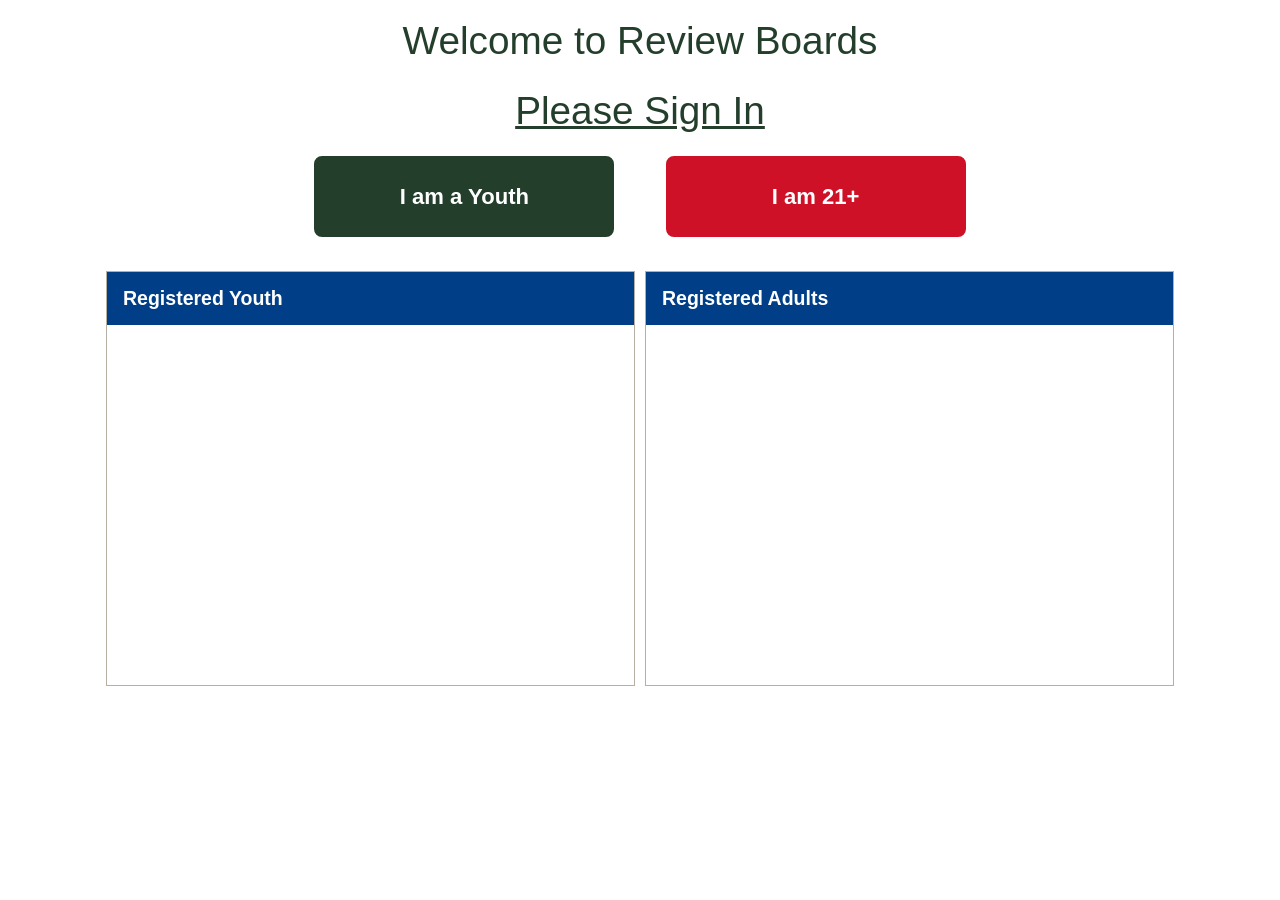
==== src/main/resources/shkc/core/WEBROOT/index.html @ 7ecfb8b6 "Fit the UI to real screens, widen UnitName, repair the parity gate UI - Sign-in is one responsive pa" ====
<!DOCTYPE html>
<html>
   <head>
      <title>Review Board Sign-In</title>
      <meta charset="UTF-8">
      <!-- Without this a phone or tablet lays the page out at a notional
           980px and then scales the result down, so nothing below responds to
           the real screen no matter what the CSS says. -->
      <meta name="viewport" content="width=device-width, initial-scale=1.0">
      <link rel="stylesheet" type="text/css" href="scheduler.css"/>
      <script src="/eb-data.js"></script>
      <!-- Relative, like scheduler.css above. "/eb-ui.css" resolves to
           C:/eb-ui.css when this file is opened from disk, so the theme
           silently would not load.

           This page used to carry its own <style> block restating the sign-in
           button and panel rules at fixed pixel widths, which is what made it
           read as a second, desktop-only design sitting on top of the shared
           one. There is now a single definition, in eb-ui.css, and it is
           sized by the viewport. -->
      <link rel="stylesheet" type="text/css" href="eb-ui.css"/>
   </head>
   <body class="eb-public">

      <h1>Welcome to Review Boards</h1>
      <h1><u>Please Sign In</u></h1>

      <div class="signin-buttons">
         <!-- Text labels rather than the ScoutButton/LeaderButton bitmaps: they
              scale with the button, stay legible if an image fails to load, and
              can be read by a screen reader. The PNGs remain in the jar (the
              parity gate byte-compares them) but are no longer referenced.

              The name attributes say Youth and Adult to match the labels. They
              were Scout and Leader, and "Leader" in particular was doing double
              duty -- scout_register.html has an unrelated Leader field for the
              candidate's unit leader, so a stylesheet reaching for
              input[name="Leader"] had to be scoped carefully to avoid it. The
              routes below are server endpoints and keep their own names. -->
         <input type="button" name="Youth" value="I am a Youth"
                onclick="window.location.href = '/scout_register';">
         <input type="button" name="Adult" value="I am 21+"
                onclick="window.location.href = '/adult_register';">
      </div>

      <div class="reg-panels">
         <div class="reg-panel">
            <div class="reg-panel-title">Registered Youth</div>
            <div class="reg-panel-body" id="scoutPanel"><table><tbody id="scoutRows"></tbody></table></div>
         </div>
         <div class="reg-panel">
            <div class="reg-panel-title">Registered Adults</div>
            <div class="reg-panel-body" id="adultPanel"><table><tbody id="adultRows"></tbody></table></div>
         </div>
      </div>

      <script>
         var SCOUT_PANEL_COLS = ["RegTimeHM", "Last", "First", "UnitType", "Unit"];
         var ADULT_PANEL_COLS = ["Last", "First", "UnitType", "Unit"];

         // Poll interval comes from RefreshTimeSecs in config.properties, the
         // same setting the scheduler and admin pages use, so the Settings page
         // controls every auto-refreshing screen.
         var autoRefreshSeconds = 30;
         var loadInFlight = false;

         function fillPanel(bodyId, panelId, rows, cols, centerCols, forceBottom) {
            var tbody = document.getElementById(bodyId);
            var panel = document.getElementById(panelId);
            // A refresh repaints the list, so it has to be cleared first —
            // appending would duplicate every row already on screen.
            var wasAtBottom = panel.scrollTop + panel.clientHeight >= panel.scrollHeight - 4;
            tbody.textContent = "";
            rows.forEach(function (rec) {
               var tr = document.createElement("tr");
               cols.forEach(function (col) {
                  var td = document.createElement("td");
                  if (centerCols.indexOf(col) >= 0) {
                     td.className = "c";
                  }
                  td.textContent = rec[col] || "";
                  tr.appendChild(td);
               });
               tbody.appendChild(tr);
            });
            // Match the old behavior: scroll so the most recent row is visible.
            // On a poll, only do that if the list was already at the bottom, so
            // the view isn't yanked away from someone scrolled up reading it.
            if (forceBottom || wasAtBottom) {
               panel.scrollTop = panel.scrollHeight;
            }
         }

         function loadPanels(forceBottom) {
            if (loadInFlight) {
               return;
            }
            loadInFlight = true;
            Promise.all([
               ebFetchRows("/scout-cells", SCOUT_PANEL_COLS).then(function (rows) {
                  fillPanel("scoutRows", "scoutPanel", rows, SCOUT_PANEL_COLS, ["RegTimeHM"], forceBottom);
               }),
               ebFetchRows("/adult-cells", ADULT_PANEL_COLS).then(function (rows) {
                  fillPanel("adultRows", "adultPanel", rows, ADULT_PANEL_COLS, [], forceBottom);
               })
            ]).catch(function () {
               // This screen faces the Scouts signing in; a failed poll must
               // never put an error dialog in front of them. Next tick retries.
            }).then(function () {
               loadInFlight = false;
            });
         }

         loadPanels(true);

         function pollPanels() {
            if (!document.hidden) {
               loadPanels(false);
            }
            setTimeout(pollPanels, Math.max(1, autoRefreshSeconds) * 1000);
         }

         fetch("/config-autofill?Name=DEFAULT&fmt=json")
            .then(function (response) { return response.text(); })
            .then(function (text) {
               var match = /RefreshTimeSecs"?\s*:\s*"?(\d+)/.exec(text);
               var seconds = match ? parseInt(match[1], 10) : 0;
               if (seconds > 0) {
                  autoRefreshSeconds = seconds;
               }
            })
            .catch(function () { /* unreachable config: keep the default */ })
            .then(function () {
               setTimeout(pollPanels, Math.max(1, autoRefreshSeconds) * 1000);
            });

         document.addEventListener("visibilitychange", function () {
            if (!document.hidden) {
               loadPanels(false);
            }
         });
      </script>
   </body>

</html>
---- src/main/resources/shkc/core/WEBROOT/scheduler.css ----
pre, code {
   font-family: "DejaVu Sans Mono", Menlo, Consolas, monospace;
   font-size:12px;
}

hr {
   border: 0 solid #ccc;
   border-top-width: 1px;
   clear: both;
   height: 0;
}
/* `Headings
----------------------------------------------------------------------------------------------------*/

h1, h2, h3, h4, h5, h6
{
   padding-top: 5px;
   padding-bottom: 5px;
   margin-top: 5px;
   margin-bottom: 5px;
   color: #555;
   font-weight: normal;
   text-align: center;
   font: Verdana, Geneva, sans-serif
}

h1 {
   font-size: 36px;
}
h2 {
   font-size: 24px;

}
h3 {
   font-size: 18px;
}

h4 {
   font-size: 16px;
}
h5 {
   font-size: 15px;
}
h6 {
   font-size: 14px;
}
/* `Spacing
----------------------------------------------------------------------------------------------------*/

ol {
   list-style: decimal;
}
ul {
   list-style: disc;
}
li {
   margin-left: 30px;
}
p, dl, hr, ol, ul, pre, table, address, fieldset, figure {
   margin-bottom: 10px;
}
body, .body-text, .body-bold {
   font: 13px/1.5 "Helvetica Neue", Arial, "Liberation Sans", FreeSans, sans-serif;
   background: #fff;
   color: #444;
   font: Verdana, Geneva, sans-serif;
   height: auto;
   padding-bottom: 20px;
}

a:link {
   color: #630;
   text-decoration: underline;
}
a:hover {
   color: #ffcc00;
   text-decoration: underline;
}
a:visited {
   color: #310;
   text-decoration: underline;
}
a:active {
   color: #310;
   text-decoration: underline;
}
p {
   overflow: hidden;
   padding: 10px 0;
   text-align: left;
   font-size: 15px;
   color: #555;
   font: Verdana, Geneva, sans-serif;
}
.page-header{
   text-align: center; 
   font-family: sans-serif; 
   font-style: italic;
   font-size: 20pt;
   color: #005;
}

.page-subheader{
   text-align: center; 
   font-family: sans-serif; 
   font-style: bold;
   font-size: 30pt;
   color: #000099;
}
.body-text, .body-bold {
   font-size: 10pt;
}
.body-bold {
   font-weight: bold;
}

.body-box {
   background: "images/box_body_repeat.gif";
   background-repeat: repeat-y;
   font-size: 10pt;
   font-weight: normal;
   padding-left: 7px;
   padding-right: 7px;
   padding-top: 7px;
   padding-bottom: 7px;
}


.table-title {
   color: #555;
   width: 630;
   height: 39;
   font-size: 11pt;
   background: no-repeat;
   padding-left: 20px;
   background-image:url(../images/section_header_bar_orange.gif);
   font-weight: bold
}

.table-body {
   color: #555;
   font-size: 10pt;
   padding-left: 30px;
   padding-right: 20px;
   padding-top: 7px;
   padding-bottom: 0px;
   margin-top: 7px;
   margin-bottom: 0px;
   font-weight: normal
}

.table-link {
   font-size: 10pt;
   padding-left: 30px;
   padding-right: 20px;
   padding-top: 0px;
   padding-bottom: 20px;
   margin-top: 0px;
   margin-bottom: 20px;
   font-weight: bold
}

.table-list, .table-list-2 {
   font-size: 10pt;
   padding-top: 20px;
   padding-bottom: 0px;
   margin-top: 0px;
   margin-bottom: 0px;
   font-weight: normal;
   text-indent: 4px;
}

.table-list-2 {
   padding-left: 4px;
   margin-left: 0px;
   padding-top: 5px;
   padding-bottom: 0px;
   margin-top: 0px;
   /*list-style-image:url(../images/right_arrow.gif);*/
   list-style-type: circle;
   text-indent: 4px;

}

.simple-list {
   padding-left: 4px;
   margin-left: 0px;
   padding-top: 5px;
   padding-bottom: 0px;
   margin-top: 0px;
   /*list-style-image:url(../images/right_arrow.gif);*/
   /*list-style-type: circle;*/
   text-indent: 4px;

}

option, .small-input-text, .label-text, .testsm {
   font-size: 10pt;
   font-weight: normal;
   color:#555;
   font: Verdana, Geneva, sans-serif;
   height: auto
}

.ui-accordion-header {
   color:#555;
   font-size: 10pt;
   /*background: #aaa;*/

}


.ui-accordion-header-active {
   background: #ffcc00;
   color:#555;
   font-size: 10pt;
   font-weight: bold;

}

.ui-accordion-content {
   padding: 1em 2.2em;
   border-top: 0;
   overflow: auto;
   background: #ffeeaa;
}
---- src/main/resources/shkc/core/WEBROOT/eb-ui.css ----
/* ========================================================================
 * eb-ui.css -- Scouts BSA theme.
 *
 * Loaded LAST on every page, after tabulator.min.css, scheduler.css and each
 * page's inline <style>, so it wins on cascade order. It is a separate file
 * rather than edits to scheduler.css because that file is byte-compared
 * against the inherited jar by scripts/verify-parity.sh and cannot change.
 *
 * PALETTE -- BSA Brand Guidelines (July 2019) p.54, Scouts BSA sub-brand:
 * "projects specific to Scouts BSA should use a similarly neutral palette
 * composed mainly of tan, gray, and olive hues ... Scouting Red should be
 * used as an accent or action color." Scouting Blue is deliberately absent;
 * it belongs to the corporate and Cub Scouting palettes, not this one.
 *
 * TYPE -- p.46 digital typefaces. Trebuchet MS (primary, for type >=16px)
 * and Arial (tertiary, for dense data). Both ship with Windows, so nothing
 * is vendored or fetched; the app runs on a venue LAN with no internet.
 *
 * CONTRAST -- every pairing below was measured against WCAG 2.2 SC 1.4.3
 * (4.5:1 body, 3:1 large/UI). The measured ratio is in the comment. Three
 * brand colours CANNOT carry text on white and are background-only:
 * Pale Gray 3.61, Dark Tan 2.66, Pale Blue 2.15.
 *
 * THE ONE HARD RULE: Scouting Red and Scouts BSA Olive must never touch.
 * They measure 2.07:1 against each other -- both are strong on white, but
 * their luminances are nearly identical. Red goes on white or tan only.
 * ===================================================================== */

:root {
   /* Scouts BSA palette, verbatim from p.54 + corporate neutrals from p.51-52 */
   --eb-olive:      #243E2C;   /* Scouts BSA Olive   -- luminance 0.04 */
   --eb-tan:        #D6CEBD;   /* Scouting Tan */
   --eb-light-tan:  #E9E9E4;   /* Scouting Light Tan */
   --eb-red:        #CE1126;   /* Scouting Red -- action only, never tinted (p.52) */
   --eb-warm-gray:  #515354;   /* Scouting Warm Gray */
   --eb-dark-gray:  #232528;   /* Scouting Dark Gray */
   --eb-line:       #b6b0a4;
   /* Scouting Blue is a corporate primary, not part of the Scouts BSA trio --
      but p.51 explicitly allows it: "These five colors may be used by any of
      the sub-brands, especially the red and blue colors, whose use throughout
      will serve to unify disparate brands."
      ADJACENCY: blue, olive and red are all dark and sit within a whisker of
      each other in luminance -- blue/olive measures 1.14:1 and blue/red
      1.81:1, both below the 2.07:1 that already bars red from touching olive.
      Treat all three as mutually non-adjacent: each one goes on white, tan or
      light tan, never directly against another. */
   --eb-blue:       #003F87;   /* Scouting Blue */

   /* WCAG 2.5.8 (AA) pointer target minimum. */
   --eb-target: 24px;
   /* WCAG 2.5.5 (AAA); Apple HIG 44pt and Material 48dp agree. */
   --eb-target-touch: 44px;
}

/* ---------------------------------------------------------------- shared */

body {
   color: var(--eb-dark-gray);          /* 15.37:1 on white */
   background: #ffffff;
}

h1, h2, h3 { color: var(--eb-olive); }  /* 11.66:1 on white */
a { color: var(--eb-olive); }

/* ============================ OPERATOR MODE ============================
 * scheduler, admin, configure. The operator scans many rows under time
 * pressure, so density is the goal -- bounded by the 24px target minimum,
 * which is what actually sets the floor on row height.
 * ==================================================================== */

body.eb-operator {
   font-family: Arial, Helvetica, sans-serif;   /* tertiary face: dense data */
}
body.eb-operator h1,
body.eb-operator .eb-panel-title,
body.eb-operator .eb-toolbar button,
body.eb-operator .eb-tabbar button {
   font-family: "Trebuchet MS", Tahoma, sans-serif;   /* primary face */
}

/* Panel headings: Scouting Blue band, white on it = 10.19:1.
   White rather than the Light Tan used on olive -- it measures higher (10.19
   against 8.37) and white-on-blue is the pairing the guide itself shows for
   the corporate blue. See the adjacency note beside --eb-blue: a blue band
   must not butt against an olive or red surface. Here it does not; below it
   is the Light Tan toolbar (8.37:1) or the white grid (10.19:1). */
body.eb-operator .eb-panel-title {
   background: var(--eb-blue);
   color: #ffffff;
   border-bottom: none;
   font-size: 14px;
   padding: 6px 10px;
}

body.eb-operator .eb-panel { border-color: var(--eb-line); }
body.eb-operator .eb-toolbar { background: var(--eb-light-tan); }
body.eb-operator .eb-panel .eb-toolbar { border-bottom-color: var(--eb-line); }

/* Primary action: white on olive = 11.66:1. 28px clears the 24px AA floor
   without paying the 44px AAA cost on a screen showing four panels. */
body.eb-operator .eb-toolbar button,
body.eb-operator .eb-toolbar a.eb-btn {
   /* The CSV control is an <a>, everything beside it is a <button>. Left alone
      they render as different shapes: an anchor defaults to content-box, so
      min-height sets its CONTENT height and the padding and border stack on
      top (38px tall against the buttons' 28px), and it inherits the page font
      instead of the toolbar's. Normalising both element types here keeps them
      identical rather than patching the anchor afterwards. */
   box-sizing: border-box;
   display: inline-flex;
   align-items: center;
   justify-content: center;
   line-height: 1;
   font-family: "Trebuchet MS", Tahoma, sans-serif;

   min-height: 28px;
   min-width: var(--eb-target);
   padding: 4px 14px;
   font-size: 13px;
   font-weight: 700;
   color: #ffffff;
   background: var(--eb-olive);
   border: 1px solid var(--eb-olive);
   border-radius: 3px;
}
/* Secondary: olive on white = 11.66:1 */
body.eb-operator .eb-toolbar a.eb-btn {
   color: var(--eb-olive);
   background: #ffffff;
}
/* Warm Gray on white = 7.73:1. The stock opacity:0.45 measured 3.72:1 and
   fails 1.4.3 outright, reading as unreadable rather than unavailable. */
body.eb-operator .eb-toolbar button:disabled {
   opacity: 1;
   color: var(--eb-warm-gray);
   background: #ffffff;
   border-color: var(--eb-line);
}

/* ---- semantic button colours -------------------------------------------
 * The colour states what the button DOES, so an operator can find the right
 * one without reading every label:
 *
 *   olive (default)  the action proceeds, nothing is lost
 *                    Refresh, Seat, Complete, + Room, Change Room
 *   white            navigate or view, no data changes
 *                    Settings, Admin, Login, Help, View, CSV
 *   red              destructive or reversing
 *                    - Room, Reset, Postpone, Clear, Delete
 *
 * Three intents, not four -- the same split Carbon, Material and USWDS all
 * settle on (primary / secondary / danger). Blue was briefly a fourth,
 * "neutral change", holding one button; it was retired when blue became the
 * heading-band colour, because one hue meaning both a surface and an action
 * is what breaks "the colour tells you what the button does".
 *
 * Every pairing measured: olive-on-white 11.66:1, white-on-olive 11.66:1,
 * white-on-red 5.63:1 -- all past WCAG 1.4.3 (AA).
 * --------------------------------------------------------------------- */

/* White: navigation and view toggles. Olive text and border, 11.66:1.
   #room-filter-clear is here, not with the red Clear in the Adult panel: the
   two share a label but not a meaning. That one unchecks people; this one only
   empties a search box. Colouring it red would promise a consequence it does
   not have. */
body.eb-operator .eb-toolbar button[data-action="Settings"],
body.eb-operator .eb-toolbar button[data-action="Admin"],
body.eb-operator .eb-toolbar button[data-action="Login"],
body.eb-operator .eb-toolbar button[data-action="Help"],
body.eb-operator .eb-toolbar button[data-action="Filter"],
body.eb-operator .eb-toolbar button#room-filter-clear {
   color: var(--eb-olive);
   background: #ffffff;
   border-color: var(--eb-olive);
}

/* Red: anything that removes, reverses or cancels. White on red = 5.63:1.
   Red never sits on olive -- that pairing is 2.07:1 -- so these are only ever
   on the light toolbar. */
body.eb-operator .eb-toolbar button[data-action="RemoveRoom"],
body.eb-operator .eb-toolbar button[data-action="Reset"],
body.eb-operator .eb-toolbar button[data-action="Postpone"],
body.eb-operator .eb-toolbar button[data-action="Clear"],
body.eb-operator .eb-toolbar button[id$="-delete"],
body.eb-operator .eb-toolbar button#rooms-remove {
   color: #ffffff;
   background: var(--eb-red);
   border-color: var(--eb-red);
}

/* Green/olive: the action proceeds and nothing is lost. Already the default,
   stated so the intent is explicit next to its opposite.

   Change Room is here rather than in a colour of its own. It used to be blue,
   which stopped working once blue became the heading-band colour, and no other
   colour in the palette survives the check: Cub Scouting Gold belongs to Cub
   Scouting (p.55, not this programme), Scouting Dark Blue is a derived shade
   of the band blue and reads as the same signal, Scouting Tan measures 1.28:1
   against the Light Tan toolbar and disappears into it, Scouting Pale Gray is
   3.61:1 with white text and fails 1.4.3 outright, and Warm Gray is this
   app's own disabled colour -- the same 7.73:1 pair inverted, which would put
   "unavailable" and "available" in one hue.

   In place the row reads correctly: + Room and Change Room both leave the
   schedule intact, - Room is the one that takes something away. */
body.eb-operator .eb-toolbar button[data-action="AddRoom"],
body.eb-operator .eb-toolbar button[data-action="ChangeRoom"],
body.eb-operator .eb-toolbar button#rooms-add {
   color: #ffffff;
   background: var(--eb-olive);
   border-color: var(--eb-olive);
}

/* Disabled still wins over every colour above, so an unavailable action never
   reads as an available one. Warm Gray on white = 7.73:1. */
body.eb-operator .eb-toolbar button:disabled {
   color: var(--eb-warm-gray) !important;
   background: #ffffff !important;
   border-color: var(--eb-line) !important;
}

/* Admin tab bar */
body.eb-operator .eb-tabbar { border-bottom-color: var(--eb-olive); }
body.eb-operator .eb-tabbar button {
   background: var(--eb-light-tan);
   border-color: var(--eb-line);
   color: var(--eb-dark-gray);
   font-weight: 600;
   min-height: 32px;
}
body.eb-operator .eb-tabbar button.active {
   background: var(--eb-olive);
   color: var(--eb-light-tan);       /* 9.58:1 */
   border-color: var(--eb-olive);
   font-weight: 700;
}

/* ---- grids ---- */
body.eb-operator .tabulator {
   font-size: 14px;
   color: var(--eb-dark-gray);
   font-family: Arial, Helvetica, sans-serif;
}
/* Column headers: Scouting Tan, Dark Gray on it = 9.82:1 */
body.eb-operator .tabulator .tabulator-header,
body.eb-operator .tabulator .tabulator-header .tabulator-col {
   background: var(--eb-tan);
   color: var(--eb-dark-gray);
   font-weight: 700;
   border-bottom: 1px solid var(--eb-line);
}
body.eb-operator .tabulator .tabulator-header .tabulator-col .tabulator-col-content {
   padding: 3px 6px;
}
/* Stock Tabulator reserves 25px on the right of every sortable column title
   for the sort arrow. The arrow is a 12px triangle sitting at right:4px, so
   it needs 16px and the other 9px was simply lost -- and in a 40-70px column
   that is most of the room the heading had. It was the cause of nearly every
   truncated heading on this page ("RM#" showing as "R...", "Board" as "B...",
   "Result" as "Res..."), not the column widths: reclaiming those 9px fixed
   six of the seven measured cases on its own. 16px still clears the arrow. */
body.eb-operator .tabulator .tabulator-header .tabulator-col.tabulator-sortable .tabulator-col-title {
   padding-right: 16px;
}
body.eb-operator .tabulator .tabulator-header .tabulator-header-filter input {
   padding: 2px 4px;
   font-size: 13px;
   color: var(--eb-dark-gray);
   border: 1px solid var(--eb-line);
}
body.eb-operator .tabulator .tabulator-row {
   background: #ffffff;
   border-bottom: 1px solid #e6e2da;
}
/* Zebra: Light Tan is a 1.22:1 tint against white -- inside NN/g's "even a
   5-10% grey tint is enough" -- while Dark Gray on it still reads 12.61:1. */
body.eb-operator .tabulator .tabulator-row.tabulator-row-even {
   background: var(--eb-light-tan);
}
body.eb-operator .tabulator .tabulator-row .tabulator-cell {
   padding: 4px 8px;
   color: var(--eb-dark-gray);
}
/* Selection: Scouting Tan, warmer and darker than the stripe so it reads as
   a state rather than a stripe. Dark Gray on it = 9.82:1. */
body.eb-operator .tabulator .tabulator-row.tabulator-selected,
body.eb-operator .tabulator .tabulator-row.tabulator-row-even.tabulator-selected {
   background: var(--eb-tan);
   color: var(--eb-dark-gray);
   box-shadow: inset 3px 0 0 var(--eb-olive);
}
/* Stock is 13x13, which fails WCAG 2.5.8. This was then set to the full 24px
   minimum, which conforms but reads as oversized beside 14px text -- the box
   was wider than the two-character values in its neighbouring columns.
   18px uses 2.5.8's OTHER route to conformance, the spacing exception:
   an undersized target passes if a 24px-diameter circle centred on it does
   not intersect the circle of any other target. Measured AFTER this change
   (the smaller box also shortens the row, from 39px to 33px): the checkboxes
   sit 33px apart centre to centre and no other control shares the row, so the
   circles clear each other by 9px. That 9px is the whole margin -- do not
   shrink the row further without re-measuring, because at 24px spacing the
   exception stops applying and the box would have to go back to 24px. */
body.eb-operator .tabulator input[type=checkbox] {
   width: 18px;
   height: 18px;
   cursor: pointer;
}

/* Room cards keep cornsilk from the original for recognisability, but gain a
   real border and an olive selected state. */
body.eb-operator .eb-room-card { border-color: var(--eb-line); color: var(--eb-dark-gray); }
body.eb-operator .eb-room-card.selected {
   background: var(--eb-tan);
   border-color: var(--eb-olive);
   box-shadow: inset 3px 0 0 var(--eb-olive);
}

/* Modals and toasts */
body.eb-operator .eb-modal-title {
   background: var(--eb-olive);
   color: var(--eb-light-tan);
   border-bottom: none;
}
body.eb-operator .eb-modal-buttons button {
   min-height: 32px;
   padding: 5px 20px;
   font-weight: 700;
   color: #ffffff;
   background: var(--eb-olive);
   border: 1px solid var(--eb-olive);
   border-radius: 3px;
}
body.eb-operator .eb-toast { color: var(--eb-dark-gray); }
/* White on Scouting Red = 5.63:1. Red is the action/alert colour (p.54). */
body.eb-operator .eb-toast-error { background: var(--eb-red); color: #ffffff; }

/* ========================= PUBLIC SIGN-IN PAGES ========================
 * index, scout_register, adult_register, help. Touched once per person, by
 * someone standing, in a hurry, often a Scout who has never seen it.
 * Density is worthless here; legibility and hit area are everything.
 *
 * ONE design, not a kiosk one and a desktop one. The same markup has to work
 * on the 1080p check-in display at the door, on the laptop the coordinator
 * carries, and on a phone a parent pulls out in the hallway -- so the layout
 * is driven by the viewport it lands in rather than by a second stylesheet
 * somebody would have to remember to keep in step.
 *
 * The floor is WCAG 2.2 SC 1.4.10 Reflow: no two-dimensional scrolling at
 * 320 CSS px wide (equivalently, 400% zoom on a 1280px screen). Data tables
 * are 1.4.10's own stated exception, so the registered-people lists scroll
 * inside their own panel; the page itself never scrolls sideways.
 *
 * Every clamp() below carries a rem term as well as a vw term. A middle
 * value made only of vw is pinned to the viewport and would ignore browser
 * zoom, breaking SC 1.4.4 Resize Text; the rem term is what keeps zoom
 * working.
 *
 * Breakpoints come from where THIS content breaks, measured, not from a
 * table of device widths -- and they are in em so a raised default font
 * size moves them too:
 *    ~48em  two list panels stop fitting side by side (each needs ~340px)
 *    ~34em  a paired form row stops fitting (2 x 200px + 20px gap + chrome)
 * ==================================================================== */

body.eb-public {
   font-family: "Trebuchet MS", Tahoma, sans-serif;   /* primary face, >=16px */
   font-size: 18px;
}

/* p.47 hierarchy: H1/H2 at 36-48px on a big screen, easing down to a size
   that still reads as a heading at 320px rather than wrapping to four lines. */
body.eb-public h1 {
   font-size: clamp(26px, 1.3rem + 1.4vw, 42px);
   color: var(--eb-olive);
   margin: 12px 0 6px;
   padding: 0 12px;
}
body.eb-public h2 {
   font-size: clamp(20px, 1rem + 0.7vw, 26px);
   color: var(--eb-warm-gray);
   font-weight: 400;
}

/* Sign-in buttons: 44px is the AAA floor; these are far past it so a hurried
   thumb cannot miss them. White on olive = 11.66:1, white on red = 5.63:1.
   240px of flex-basis is what holds "I am a Youth" -- the longer of the two
   labels -- on one line at the top of the font range; two of those plus the
   gap no longer fit under ~34em, and the pair stacks there instead of
   shrinking below the touch target. */
body.eb-public .signin-buttons {
   width: auto;
   max-width: 800px;
   margin: 0 auto;
   display: flex;
   flex-wrap: wrap;
   justify-content: center;
   gap: clamp(16px, 4vw, 60px);
   padding: 10px clamp(12px, 4vw, 50px) 24px;
   box-sizing: border-box;
}
body.eb-public .signin-buttons input[type=button] {
   flex: 1 1 240px;
   max-width: 300px;
   height: clamp(64px, 9vh, 92px);
   min-height: var(--eb-target-touch);
   cursor: pointer;
   font-family: "Trebuchet MS", Tahoma, sans-serif;
   font-size: clamp(18px, 0.9rem + 0.6vw, 26px);
   font-weight: 700;
   color: #ffffff;
   background-image: none !important;   /* text label instead of a bitmap */
   background-color: var(--eb-olive);
   border: 3px solid var(--eb-olive);
   border-radius: 8px;
}
body.eb-public .signin-buttons input[name="Adult"] {
   background-color: var(--eb-red);
   border-color: var(--eb-red);
}

/* Registered lists: Scouting Blue band, white on it = 10.19:1, matching the
   operator panel headings. Side by side while both fit, stacked when they
   don't. min-width:0 is the part that is easy to miss -- without it a flex
   item refuses to shrink below its content width, and a table of names would
   push the page wider than the screen. */
body.eb-public .reg-panels {
   width: auto;
   max-width: 1100px;
   margin: 10px auto 0 auto;
   display: flex;
   flex-wrap: wrap;
   gap: 10px;
   padding: 0 clamp(8px, 2vw, 16px);
   box-sizing: border-box;
}
/* 440px is measured, not chosen: the five scout columns at their natural
   widths, with a 17-character surname in the Last column, come to 445px.
   A smaller basis let the two panels sit side by side while each was too
   narrow for its own table, which put a scrollbar under a list that had
   plenty of room to simply stack instead. */
body.eb-public .reg-panel {
   flex: 1 1 440px;
   min-width: 0;
   margin: 0;
   border: 1px solid var(--eb-line);
   background: #ffffff;
}
body.eb-public .reg-panel-title {
   background: var(--eb-blue);
   color: #ffffff;
   border-bottom: none;
   font-family: "Trebuchet MS", Tahoma, sans-serif;
   font-size: clamp(18px, 0.9rem + 0.4vw, 22px);
   font-weight: bold;
   padding: 12px 16px;
}
/* Height follows the screen instead of sitting at a fixed 340px: that number
   left most of a 1080p display empty and overflowed a laptop in landscape.
   The clamp keeps at least three rows visible on a phone and stops the list
   from running away on a very tall display. */
body.eb-public .reg-panel-body {
   height: clamp(200px, 40vh, 520px);
   overflow: auto;
}
/* 19px in 56px rows. The brand guide puts body copy at 9-12px (p.47), which
   is written for marketing pages read at a desk; at 12px this list was set
   SMALLER than the operator's dense grid, which is backwards for who reads
   it. Colours and typefaces are unchanged -- only the size deviates, and the
   guide's own rule that the primary face is for type >=16px agrees. */
body.eb-public .reg-panel table {
   width: 100%;
   border-collapse: collapse;
   font-family: "Trebuchet MS", Tahoma, sans-serif;
   font-size: clamp(16px, 0.85rem + 0.25vw, 19px);
   color: var(--eb-dark-gray);
}
/* Padding alone sets the row height. A td is content-box, so specifying both
   height:56px and 16px padding stacks them into an 89px row. 17px vertical
   around a 19px line lands on ~56px, the target between Carbon "default" 48
   and "tall" 64. Names are not wrapped mid-word; if the columns outrun a
   narrow screen the panel scrolls, which is 1.4.10's table exception. */
body.eb-public .reg-panel td {
   padding: 17px 18px;
   border-bottom: 1px solid #e6e2da;
   text-align: left;
   white-space: nowrap;
   color: var(--eb-dark-gray);
}
body.eb-public .reg-panel td.c { text-align: center; }
/* Zebra: Scouting Light Tan, a 1.22:1 tint against white -- NN/g's "5-10% is
   enough" -- with Dark Gray on it still at 12.61:1. */
body.eb-public .reg-panel tr:nth-child(even) td { background: var(--eb-light-tan); }

/* ---- registration forms ------------------------------------------------
 * Layout follows two well-replicated findings. Baymard: multi-column forms
 * draw attention in several directions at once, so people skip required
 * fields -- side-by-side is reserved for fields that read as ONE item (a
 * name, a unit). Penzo's eye-tracking, replicated by Wroblewski: top-aligned
 * labels are completed markedly faster, because the label and its field land
 * in a single fixation rather than a horizontal scan.
 *
 * Type scale is monotonic, which is what was off before: the section legend
 * was 13px sitting above 18px fields, so the heading was smaller than the
 * content it introduced. Now 40 / 22 / 18 / 17 -- page title, section legend,
 * field text, label.
 * --------------------------------------------------------------------- */

/* Overrides scheduler.css, which is byte-frozen by the parity gate and sets
   this to italic #000099 -- not a BSA colour.

   There was a .page-header rule here too, styling a "REVIEW BOARD" eyebrow
   above the title. The eyebrow was dropped from both sign-in forms to buy
   back vertical space, and the rule went with it rather than sitting here
   matching nothing. configure.html still uses .page-header, but that is an
   operator page and takes its styling from scheduler.css. */
body.eb-public .page-subheader {
   display: block;
   font-family: "Trebuchet MS", Tahoma, sans-serif;
   font-style: normal;
   font-weight: bold;
   font-size: clamp(26px, 1.3rem + 1.2vw, 40px);
   color: var(--eb-olive);              /* 11.66:1 */
   margin-top: 2px;
}

body.eb-public .reg-head {
   text-align: center;
   padding-top: 20px;
}

/* A form line that runs the full width of a 1080p screen is harder to scan,
   not easier, so a single column stays capped. Below the cap it is simply the
   width of the screen less its side padding -- the old fixed 640px is what
   forced the fields to overflow on a narrow one. Wide screens get a second
   COLUMN OF SECTIONS instead of longer lines; see the grid rule further down. */
body.eb-public .reg-wrap {
   width: auto;
   max-width: 760px;
   margin: clamp(14px, 3vh, 26px) auto 0 auto;
   padding: 0 clamp(12px, 3vw, 20px);
   box-sizing: border-box;
   font-family: "Trebuchet MS", Tahoma, sans-serif;
}
body.eb-public .reg-wrap fieldset {
   border: 1px solid var(--eb-line);
   border-radius: 4px;
   padding: 18px clamp(12px, 3vw, 22px) 22px;
   margin: 0 0 20px 0;
   background: #ffffff;
   /* A fieldset's min-width is auto by default, so it inflates to its widest
      child and drags the page sideways on a narrow screen. */
   min-width: 0;
}
body.eb-public .reg-wrap legend {
   font-family: "Trebuchet MS", Tahoma, sans-serif;
   font-size: clamp(19px, 1rem + 0.3vw, 22px);
   font-weight: bold;
   color: var(--eb-olive);
   padding: 0 8px;
}

/* One field per row, label above input. */
body.eb-public .reg-field {
   display: flex;
   flex-direction: column;
   margin-bottom: 18px;
   min-width: 0;
}
body.eb-public .reg-field label {
   margin-bottom: 6px;
   font-size: 17px;
   font-weight: 600;
   color: var(--eb-dark-gray);
   text-align: left;
   width: auto;
}
body.eb-public .reg-field input,
body.eb-public .reg-field select {
   width: 100%;
   box-sizing: border-box;
}
/* The documented exception: fields that read as a single item. They stay
   side by side only while both can hold a real value -- 200px is about where
   a surname starts being clipped -- and drop to one per row below that
   rather than squeezing into boxes too small to read what was typed. */
body.eb-public .reg-pair {
   display: flex;
   flex-wrap: wrap;
   gap: 20px;
}
body.eb-public .reg-pair > .reg-field { flex: 1 1 200px; }
/* Width as an affordance -- a unit number is short, so its box says so. */
body.eb-public .reg-pair > .reg-field.reg-narrow { flex: 0 1 150px; }
body.eb-public .reg-pair > .reg-field.reg-grow   { flex: 3 1 200px; }

body.eb-public .reg-buttons {
   display: flex;
   flex-wrap: wrap;
   justify-content: center;
   gap: clamp(14px, 3vw, 28px);
   padding: 6px 0 10px 0;
}
body.eb-public .reg-buttons button { flex: 0 1 200px; }
/* Register is the primary action. Cancel only navigates away -- it destroys
   nothing -- so it is white, not the red used for destructive actions. */
body.eb-public .reg-buttons button#cancelBtn {
   color: var(--eb-olive);
   background: #ffffff;
   border-color: var(--eb-olive);
}
body.eb-public #statusMsg {
   text-align: center;
   font-size: 18px;
   min-height: 26px;
   padding: 4px;
}
body.eb-public #statusMsg.ok  { color: #1d6b2b; font-weight: bold; }   /* 5.685:1 */
body.eb-public #statusMsg.err { color: var(--eb-red); font-weight: bold; }  /* 5.63:1 */

/* Registration forms: every field a 44px touch target. 16px is the floor on
   the inputs specifically -- iOS Safari zooms the whole page in on focus for
   anything smaller, which throws the layout off mid-form. */
body.eb-public input[type=text],
body.eb-public input[type=email],
body.eb-public input[type=tel],
body.eb-public input[type=date],
body.eb-public select {
   min-height: var(--eb-target-touch);
   font-family: "Trebuchet MS", Tahoma, sans-serif;
   font-size: 18px;
   padding: 6px 10px;
   color: var(--eb-dark-gray);
   border: 1px solid var(--eb-line);
   border-radius: 4px;
   max-width: 100%;
}
/* Disabled field: the Unit # box when the adult serves from a district,
   council or community role rather than a numbered unit. WCAG exempts
   disabled controls from the 1.4.3 contrast minimum, but it still has to look
   unmistakably inactive rather than merely empty -- filled with Light Tan and
   greyed, and the label greys with it so the pair reads as one switched-off
   thing instead of a live label over a dead box. */
body.eb-public input:disabled,
body.eb-public select:disabled {
   background: var(--eb-light-tan);
   color: var(--eb-warm-gray);
   border-color: var(--eb-line);
   cursor: not-allowed;
}
body.eb-public .reg-field.is-disabled label { color: var(--eb-warm-gray); }

body.eb-public button,
body.eb-public input[type=submit] {
   min-height: var(--eb-target-touch);
   font-family: "Trebuchet MS", Tahoma, sans-serif;
   font-size: 20px;
   font-weight: 700;
   padding: 8px 28px;
   color: #ffffff;
   background: var(--eb-olive);
   border: 2px solid var(--eb-olive);
   border-radius: 6px;
   cursor: pointer;
}
body.eb-public label { font-size: 18px; color: var(--eb-dark-gray); }

/* ---- narrow screens ----------------------------------------------------
 * Everything above already reflows on its own; this only reclaims the
 * padding that a phone cannot spare. Nothing is hidden and nothing shrinks
 * below a touch target -- SC 1.4.10 requires the same content, not less of
 * it. Measured at the 320px floor: no horizontal page scroll.
 * --------------------------------------------------------------------- */
@media (max-width: 34em) {
   body.eb-public { margin: 0; }
   body.eb-public h1 { margin: 8px 0 4px; }
   body.eb-public .reg-panel td { padding: 12px 10px; }
   body.eb-public .reg-panel-title { padding: 10px 12px; }
   body.eb-public .reg-buttons button { flex: 1 1 100%; }
   body.eb-public .signin-buttons input[type=button] { max-width: none; }
}

/* A projected or wall-mounted check-in display is watched from across the
   room, so give the list the height the screen actually has. */
@media (min-width: 75em) and (min-height: 60em) {
   body.eb-public .reg-panel-body { height: clamp(360px, 48vh, 620px); }
}

/* ---- registration form: sections side by side on a wide screen ---------
 * Measured before this rule existed, at 1920x940: the adult form ran 947px
 * tall and the youth form 1041px, both overflowing -- while 1160px of the
 * screen's width sat empty. A form that has to be scrolled is the worse
 * failure of the two, and on a kiosk it is a real one: someone standing at a
 * table does not discover a field that is below the fold.
 *
 * So the extra width buys a second column of SECTIONS, not longer lines and
 * not a second column of fields. Baymard's multi-column finding is about
 * fields inside one group -- the eye path forks and people skip inputs -- and
 * that is preserved here: each fieldset stays a single top-labelled column,
 * capped in width, with only the documented single-item pairs beside each
 * other. What sits side by side is two separately bordered, separately
 * titled groups, which is how the eye reads them anyway.
 *
 * 64em is where two 380px columns plus the gap and page padding fit.
 * --------------------------------------------------------------------- */
@media (min-width: 64em) {
   body.eb-public .reg-wrap { max-width: 1180px; }
   body.eb-public .reg-wrap form {
      display: grid;
      grid-template-columns: repeat(2, minmax(0, 1fr));
      column-gap: 28px;
      /* Groups are different heights; the shorter one must not stretch to
         match, or its border promises fields that are not there. */
      align-items: start;
   }
   body.eb-public .reg-wrap fieldset { margin-bottom: 0; }
   /* The status line and the buttons belong to the whole form, not a column. */
   body.eb-public #statusMsg,
   body.eb-public .reg-buttons { grid-column: 1 / -1; }
}

/* ---- short screens -----------------------------------------------------
 * A 1366x768 laptop has roughly 630px of usable height once browser chrome
 * is taken out, which two columns alone do not fit. This reclaims vertical
 * rhythm only: the 44px touch target on every input and button is untouched,
 * because that is an accessibility commitment (SC 2.5.5) and not spacing.
 * What shrinks is padding, margins and the size of the page title.
 * --------------------------------------------------------------------- */
@media (max-height: 53em) {
   body.eb-public .reg-head { padding-top: 6px; }
   body.eb-public .page-subheader { font-size: clamp(24px, 1.1rem + 0.8vw, 32px); }
   body.eb-public .reg-wrap { margin-top: 10px; }
   body.eb-public .reg-wrap fieldset { padding: 10px clamp(12px, 3vw, 22px) 14px; }
   body.eb-public .reg-field { margin-bottom: 11px; }
   body.eb-public .reg-pair { gap: 16px; }
   body.eb-public #statusMsg { min-height: 20px; padding: 2px; }
   body.eb-public .reg-buttons { padding: 2px 0 6px; }
}
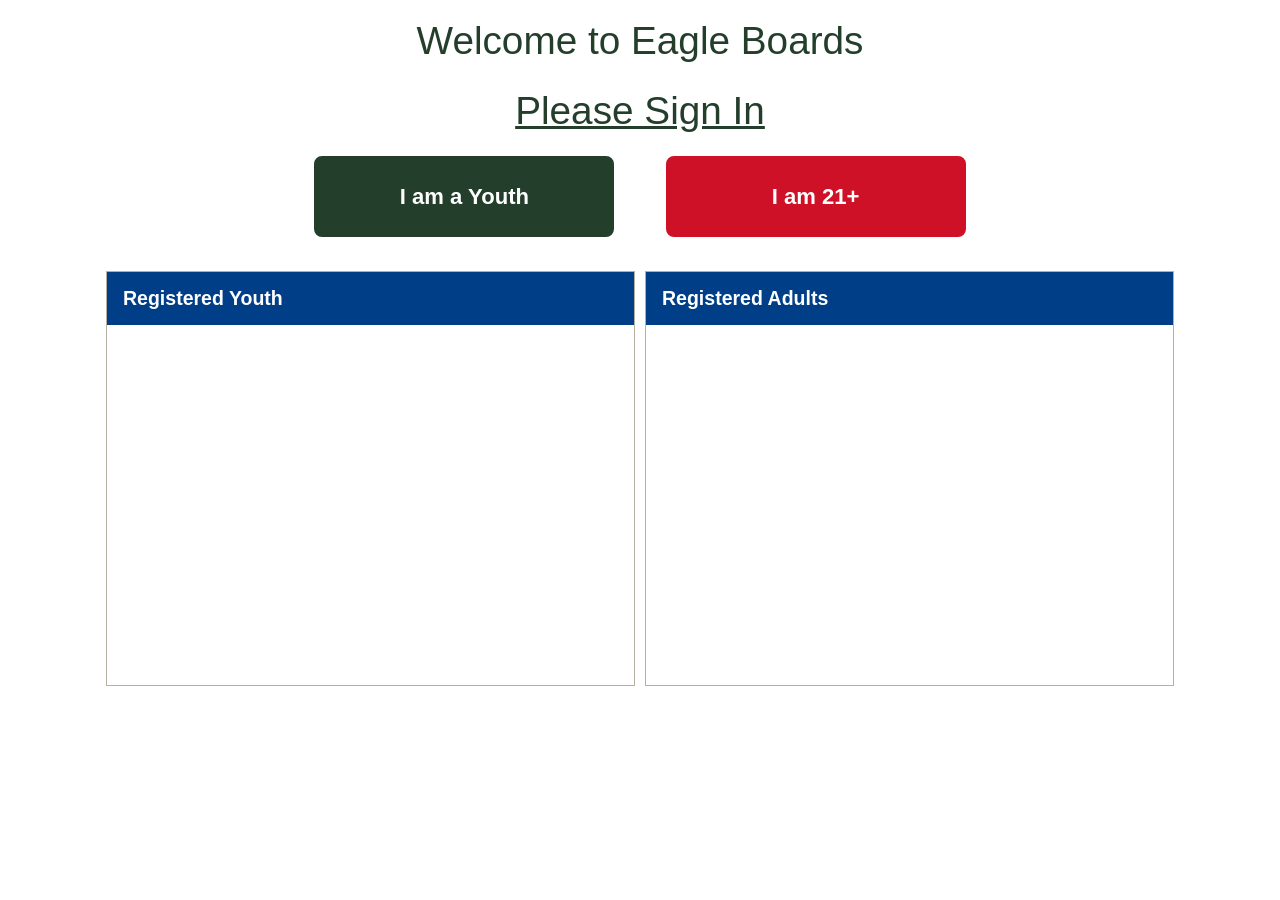
==== commit 2cb7e991: "Call the event Eagle Boards again, everywhere the interface names it The pages were changed to say "" ====
--- a/src/main/resources/shkc/core/WEBROOT/index.html
+++ b/src/main/resources/shkc/core/WEBROOT/index.html
@@ -1,7 +1,7 @@
 <!DOCTYPE html>
 <html>
    <head>
-      <title>Review Board Sign-In</title>
+      <title>Eagle Board Sign-In</title>
       <meta charset="UTF-8">
       <!-- Without this a phone or tablet lays the page out at a notional
            980px and then scales the result down, so nothing below responds to
@@ -22,7 +22,7 @@
    </head>
    <body class="eb-public">
 
-      <h1>Welcome to Review Boards</h1>
+      <h1>Welcome to Eagle Boards</h1>
       <h1><u>Please Sign In</u></h1>
 
       <div class="signin-buttons">
@@ -33,12 +33,12 @@
 
               The name attributes say Youth and Adult to match the labels. They
               were Scout and Leader, and "Leader" in particular was doing double
-              duty -- scout_register.html has an unrelated Leader field for the
+              duty -- youth_register.html has an unrelated Leader field for the
               candidate's unit leader, so a stylesheet reaching for
               input[name="Leader"] had to be scoped carefully to avoid it. The
               routes below are server endpoints and keep their own names. -->
          <input type="button" name="Youth" value="I am a Youth"
-                onclick="window.location.href = '/scout_register';">
+                onclick="window.location.href = '/youth_register';">
          <input type="button" name="Adult" value="I am 21+"
                 onclick="window.location.href = '/adult_register';">
       </div>
@@ -97,7 +97,7 @@
             }
             loadInFlight = true;
             Promise.all([
-               ebFetchRows("/scout-cells", SCOUT_PANEL_COLS).then(function (rows) {
+               ebFetchRows("/youth-cells", SCOUT_PANEL_COLS).then(function (rows) {
                   fillPanel("scoutRows", "scoutPanel", rows, SCOUT_PANEL_COLS, ["RegTimeHM"], forceBottom);
                }),
                ebFetchRows("/adult-cells", ADULT_PANEL_COLS).then(function (rows) {
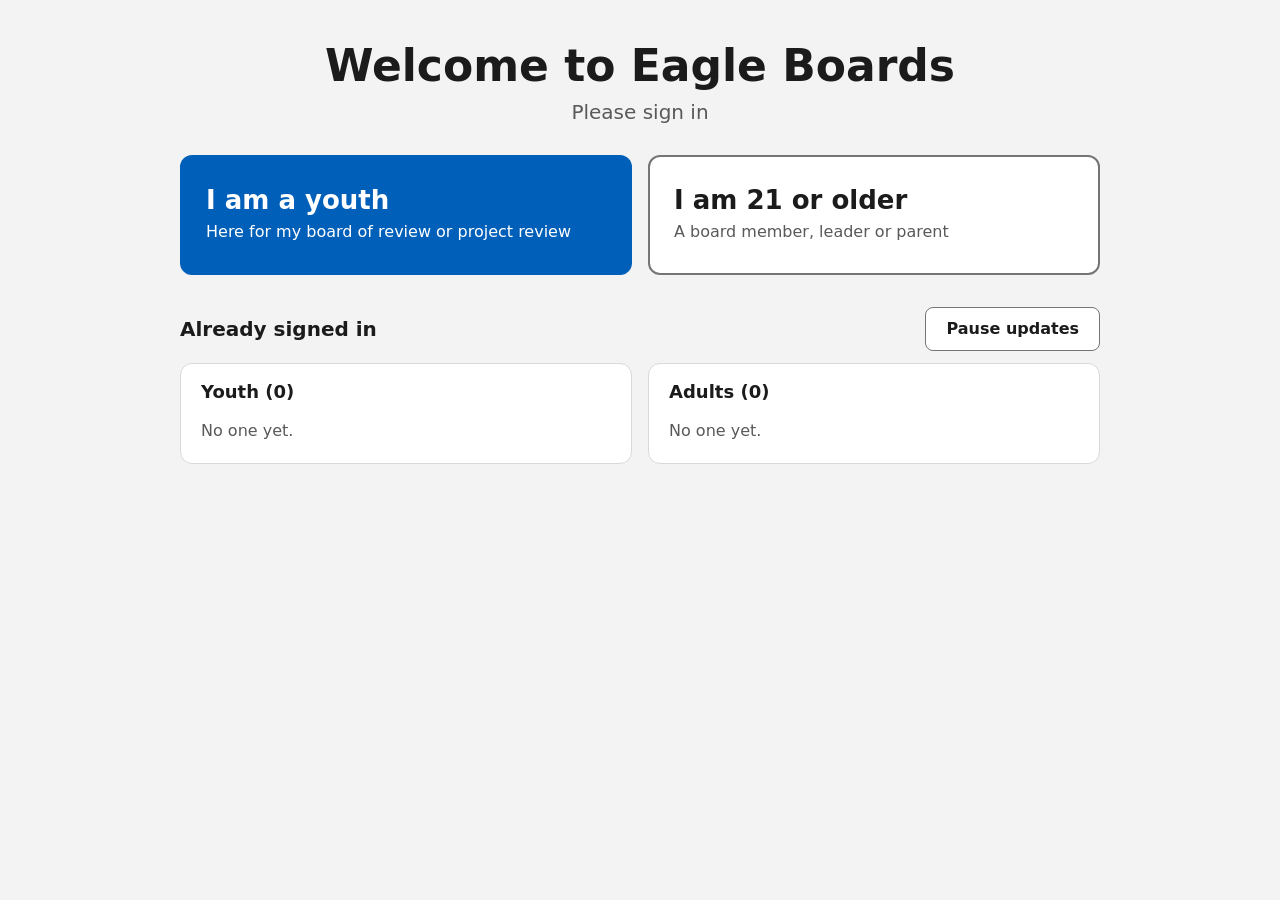
==== commit 7a405ca8: "Serve the shared check-in pages (D-18) and stop keeping birthdates (D-7) The check-in pages are now " ====
--- a/src/main/resources/shkc/core/WEBROOT/index.html
+++ b/src/main/resources/shkc/core/WEBROOT/index.html
@@ -1,145 +1,67 @@
 <!DOCTYPE html>
-<html>
+<html lang="en">
    <head>
-      <title>Eagle Board Sign-In</title>
       <meta charset="UTF-8">
-      <!-- Without this a phone or tablet lays the page out at a notional
-           980px and then scales the result down, so nothing below responds to
-           the real screen no matter what the CSS says. -->
-      <meta name="viewport" content="width=device-width, initial-scale=1.0">
-      <link rel="stylesheet" type="text/css" href="scheduler.css"/>
-      <script src="/eb-data.js"></script>
-      <!-- Relative, like scheduler.css above. "/eb-ui.css" resolves to
-           C:/eb-ui.css when this file is opened from disk, so the theme
-           silently would not load.
+      <meta name="viewport" content="width=device-width, initial-scale=1">
+      <meta name="color-scheme" content="light dark">
+      <title>Sign in: Eagle Boards</title>
+      <link rel="stylesheet" href="checkin.css">
+      <script src="checkin.js"></script>
+   </head>
+   <!-- The page the tablets at the door open on, shared by every version of
+        Eagle Boards (eagleboards-shared/checkin). Edit it there, not in a
+        version's copy. -->
+   <body>
+      <main class="page welcome">
+         <h1>Welcome to Eagle Boards</h1>
+         <p class="lead">Please sign in</p>
 
-           This page used to carry its own <style> block restating the sign-in
-           button and panel rules at fixed pixel widths, which is what made it
-           read as a second, desktop-only design sitting on top of the shared
-           one. There is now a single definition, in eb-ui.css, and it is
-           sized by the viewport. -->
-      <link rel="stylesheet" type="text/css" href="eb-ui.css"/>
-   </head>
-   <body class="eb-public">
+         <!-- Links, not buttons: each goes to another page. Tapping "I am 21
+              or older" is how an adult attests their age. -->
+         <nav class="choices" aria-label="Sign in as">
+            <a class="choice primary" href="/youth_register">
+               <span class="choice-title">I am a youth</span>
+               <span class="choice-detail">Here for my board of review or project review</span>
+            </a>
+            <a class="choice" href="/adult_register">
+               <span class="choice-title">I am 21 or older</span>
+               <span class="choice-detail">A board member, leader or parent</span>
+            </a>
+         </nav>
 
-      <h1>Welcome to Eagle Boards</h1>
-      <h1><u>Please Sign In</u></h1>
-
-      <div class="signin-buttons">
-         <!-- Text labels rather than the ScoutButton/LeaderButton bitmaps: they
-              scale with the button, stay legible if an image fails to load, and
-              can be read by a screen reader. The PNGs remain in the jar (the
-              parity gate byte-compares them) but are no longer referenced.
-
-              The name attributes say Youth and Adult to match the labels. They
-              were Scout and Leader, and "Leader" in particular was doing double
-              duty -- youth_register.html has an unrelated Leader field for the
-              candidate's unit leader, so a stylesheet reaching for
-              input[name="Leader"] had to be scoped carefully to avoid it. The
-              routes below are server endpoints and keep their own names. -->
-         <input type="button" name="Youth" value="I am a Youth"
-                onclick="window.location.href = '/youth_register';">
-         <input type="button" name="Adult" value="I am 21+"
-                onclick="window.location.href = '/adult_register';">
-      </div>
-
-      <div class="reg-panels">
-         <div class="reg-panel">
-            <div class="reg-panel-title">Registered Youth</div>
-            <div class="reg-panel-body" id="scoutPanel"><table><tbody id="scoutRows"></tbody></table></div>
+         <div class="list-controls">
+            <h2>Already signed in</h2>
+            <button type="button" id="pauseLists">Pause updates</button>
          </div>
-         <div class="reg-panel">
-            <div class="reg-panel-title">Registered Adults</div>
-            <div class="reg-panel-body" id="adultPanel"><table><tbody id="adultRows"></tbody></table></div>
+         <div class="lists">
+            <section class="card" aria-labelledby="youthHeading">
+               <div class="card-head">
+                  <h3 id="youthHeading">Youth (<span id="youthCount">0</span>)</h3>
+               </div>
+               <div class="list-scroll" role="region" tabindex="0" aria-labelledby="youthHeading">
+                  <table id="youthTable" hidden>
+                     <thead><tr><th scope="col">Time</th><th scope="col">Name</th><th scope="col">Unit</th></tr></thead>
+                     <tbody></tbody>
+                  </table>
+                  <p class="empty">No one yet.</p>
+               </div>
+            </section>
+            <section class="card" aria-labelledby="adultHeading">
+               <div class="card-head">
+                  <h3 id="adultHeading">Adults (<span id="adultCount">0</span>)</h3>
+               </div>
+               <div class="list-scroll" role="region" tabindex="0" aria-labelledby="adultHeading">
+                  <table id="adultTable" hidden>
+                     <thead><tr><th scope="col">Name</th><th scope="col">Unit</th></tr></thead>
+                     <tbody></tbody>
+                  </table>
+                  <p class="empty">No one yet.</p>
+               </div>
+            </section>
          </div>
-      </div>
-
+      </main>
       <script>
-         var SCOUT_PANEL_COLS = ["RegTimeHM", "Last", "First", "UnitType", "Unit"];
-         var ADULT_PANEL_COLS = ["Last", "First", "UnitType", "Unit"];
-
-         // Poll interval comes from RefreshTimeSecs in config.properties, the
-         // same setting the scheduler and admin pages use, so the Settings page
-         // controls every auto-refreshing screen.
-         var autoRefreshSeconds = 30;
-         var loadInFlight = false;
-
-         function fillPanel(bodyId, panelId, rows, cols, centerCols, forceBottom) {
-            var tbody = document.getElementById(bodyId);
-            var panel = document.getElementById(panelId);
-            // A refresh repaints the list, so it has to be cleared first —
-            // appending would duplicate every row already on screen.
-            var wasAtBottom = panel.scrollTop + panel.clientHeight >= panel.scrollHeight - 4;
-            tbody.textContent = "";
-            rows.forEach(function (rec) {
-               var tr = document.createElement("tr");
-               cols.forEach(function (col) {
-                  var td = document.createElement("td");
-                  if (centerCols.indexOf(col) >= 0) {
-                     td.className = "c";
-                  }
-                  td.textContent = rec[col] || "";
-                  tr.appendChild(td);
-               });
-               tbody.appendChild(tr);
-            });
-            // Match the old behavior: scroll so the most recent row is visible.
-            // On a poll, only do that if the list was already at the bottom, so
-            // the view isn't yanked away from someone scrolled up reading it.
-            if (forceBottom || wasAtBottom) {
-               panel.scrollTop = panel.scrollHeight;
-            }
-         }
-
-         function loadPanels(forceBottom) {
-            if (loadInFlight) {
-               return;
-            }
-            loadInFlight = true;
-            Promise.all([
-               ebFetchRows("/youth-cells", SCOUT_PANEL_COLS).then(function (rows) {
-                  fillPanel("scoutRows", "scoutPanel", rows, SCOUT_PANEL_COLS, ["RegTimeHM"], forceBottom);
-               }),
-               ebFetchRows("/adult-cells", ADULT_PANEL_COLS).then(function (rows) {
-                  fillPanel("adultRows", "adultPanel", rows, ADULT_PANEL_COLS, [], forceBottom);
-               })
-            ]).catch(function () {
-               // This screen faces the Scouts signing in; a failed poll must
-               // never put an error dialog in front of them. Next tick retries.
-            }).then(function () {
-               loadInFlight = false;
-            });
-         }
-
-         loadPanels(true);
-
-         function pollPanels() {
-            if (!document.hidden) {
-               loadPanels(false);
-            }
-            setTimeout(pollPanels, Math.max(1, autoRefreshSeconds) * 1000);
-         }
-
-         fetch("/config-autofill?Name=DEFAULT&fmt=json")
-            .then(function (response) { return response.text(); })
-            .then(function (text) {
-               var match = /RefreshTimeSecs"?\s*:\s*"?(\d+)/.exec(text);
-               var seconds = match ? parseInt(match[1], 10) : 0;
-               if (seconds > 0) {
-                  autoRefreshSeconds = seconds;
-               }
-            })
-            .catch(function () { /* unreachable config: keep the default */ })
-            .then(function () {
-               setTimeout(pollPanels, Math.max(1, autoRefreshSeconds) * 1000);
-            });
-
-         document.addEventListener("visibilitychange", function () {
-            if (!document.hidden) {
-               loadPanels(false);
-            }
-         });
+         ebWelcomeLists();
       </script>
    </body>
-
 </html>
--- a/src/main/resources/shkc/core/WEBROOT/checkin.css
+++ b/src/main/resources/shkc/core/WEBROOT/checkin.css
@@ -0,0 +1,371 @@
+/* ========================================================================
+   checkin.css -- the check-in pages the tablets at the door load, shared by
+   every version of Eagle Boards (see README.md in this folder).
+
+   Built to WCAG 2.2 AA. Every text and control color below is a pair that
+   scripts/check-contrast.js measures, in light and in dark; do not add a
+   color without adding its pair there. In brief:
+
+     1.4.3  text        4.5:1 or better (all pairs here are 4.5:1+,
+                         including the large text that only needs 3:1)
+     1.4.11 controls     field borders and the focus ring 3:1 or better
+     1.4.1  color        errors and states also say so in words
+     1.4.4, 1.4.10, 1.4.12  sizes in rem, one column at 320px, no fixed
+                         heights on text, so zoom and text spacing reflow
+     2.4.7  focus        a 3px ring on every control, never removed
+     2.5.8  targets      every control at least 44px tall
+
+   The system's accent color is deliberately not used: a tablet whose owner
+   chose yellow would put yellow text on white. The colors are fixed and
+   measured instead. Light or dark follows the device (prefers-color-scheme),
+   and Windows High Contrast (forced-colors) gets system colors throughout.
+   ======================================================================== */
+
+:root {
+   color-scheme: light dark;
+
+   --font: system-ui, -apple-system, "Segoe UI Variable Text", "Segoe UI", Roboto, "Helvetica Neue", sans-serif;
+
+   --bg: #f3f3f3;
+   --surface: #ffffff;
+   --surface-alt: #f7f7f7;
+   --text: #1b1b1b;
+   --text-2: #595959;
+   --divider: #d9d9d9;
+   --control-border: #757575;
+   --accent: #005fb8;
+   --accent-text: #ffffff;
+   --accent-fg: #005fb8;
+   --focus: #005fb8;
+   --error-fg: #a4221c;
+   --error-bg: #fdecea;
+   --ok-fg: #0d5c19;
+   --ok-bg: #e3f5e1;
+   --disabled-fg: #6b6b6b;
+   --disabled-bg: #ebebeb;
+   --backdrop: rgba(0, 0, 0, 0.45);
+}
+
+@media (prefers-color-scheme: dark) {
+   :root {
+      --bg: #1c1c1c;
+      --surface: #272727;
+      --surface-alt: #2e2e2e;
+      --text: #f2f2f2;
+      --text-2: #bdbdbd;
+      --divider: #3d3d3d;
+      --control-border: #9a9a9a;
+      --accent: #4cc2ff;
+      --accent-text: #000000;
+      --accent-fg: #7fd4ff;
+      --focus: #7fd4ff;
+      --error-fg: #ffb4ab;
+      --error-bg: #3f2422;
+      --ok-fg: #a6e3aa;
+      --ok-bg: #1c3520;
+      --disabled-fg: #a3a3a3;
+      --disabled-bg: #333333;
+      --backdrop: rgba(0, 0, 0, 0.65);
+   }
+}
+
+*, *::before, *::after { box-sizing: border-box; }
+
+html { font-size: 100%; }
+
+body {
+   margin: 0;
+   min-height: 100vh;
+   font: 1rem/1.5 var(--font);
+   color: var(--text);
+   background: var(--bg);
+   accent-color: var(--accent);
+   -webkit-text-size-adjust: 100%;
+}
+
+a { color: var(--accent-fg); text-underline-offset: 0.15em; }
+
+[hidden] { display: none !important; }
+
+.visually-hidden {
+   position: absolute;
+   width: 1px; height: 1px;
+   margin: -1px; padding: 0;
+   overflow: hidden;
+   clip: rect(0 0 0 0);
+   white-space: nowrap;
+   border: 0;
+}
+
+/* 2.4.7: one visible focus ring for everything, 3px, offset so it never sits
+   on the same color as a filled button. */
+:focus-visible {
+   outline: 3px solid var(--focus);
+   outline-offset: 2px;
+}
+
+.page {
+   max-width: 60rem;
+   margin: 0 auto;
+   padding: 2rem 1.25rem 3rem;
+}
+
+.form-page { max-width: 40rem; }
+
+h1 {
+   margin: 0.5rem 0 0.25rem;
+   font-size: clamp(1.75rem, 5vw, 2.75rem);
+   line-height: 1.2;
+}
+.welcome h1, .welcome .lead { text-align: center; }
+h2 { margin: 0; font-size: 1.25rem; line-height: 1.3; }
+h3 { margin: 0; font-size: 1.125rem; line-height: 1.3; }
+
+.lead {
+   margin: 0 0 1.75rem;
+   font-size: clamp(1.0625rem, 2.4vw, 1.25rem);
+   color: var(--text-2);
+}
+
+.hint { margin: 0.25rem 0 0; font-size: 0.9375rem; color: var(--text-2); }
+
+/* ---------------------------------------------------------- welcome page */
+.choices {
+   display: grid;
+   grid-template-columns: repeat(auto-fit, minmax(15rem, 1fr));
+   gap: 1rem;
+   margin: 0 0 2rem;
+}
+
+/* The two ways in are links (they go to another page), drawn as big tiles. */
+.choice {
+   display: flex;
+   flex-direction: column;
+   justify-content: center;
+   gap: 0.25rem;
+   min-height: 7.5rem;
+   padding: 1.25rem 1.5rem;
+   border: 2px solid var(--control-border);
+   border-radius: 0.75rem;
+   background: var(--surface);
+   color: var(--text);
+   text-decoration: none;
+}
+.choice-title { font-size: 1.625rem; font-weight: 700; line-height: 1.2; }
+.choice-detail { font-size: 1rem; color: var(--text-2); }
+.choice:hover { background: var(--surface-alt); }
+.choice.primary { background: var(--accent); border-color: var(--accent); color: var(--accent-text); }
+.choice.primary .choice-detail { color: var(--accent-text); }
+.choice.primary:hover { background: var(--accent); text-decoration: underline; }
+
+.lists {
+   display: grid;
+   grid-template-columns: repeat(auto-fit, minmax(17rem, 1fr));
+   gap: 1rem;
+}
+
+.card {
+   background: var(--surface);
+   border: 1px solid var(--divider);
+   border-radius: 0.75rem;
+   padding: 1rem 1.25rem 1.25rem;
+}
+.card-head {
+   display: flex;
+   flex-wrap: wrap;
+   align-items: center;
+   justify-content: space-between;
+   gap: 0.5rem;
+   margin-bottom: 0.5rem;
+}
+
+.list-scroll { max-height: 22rem; overflow-y: auto; }
+
+table { width: 100%; border-collapse: collapse; font-size: 1rem; }
+th {
+   text-align: left;
+   font-size: 0.875rem;
+   font-weight: 600;
+   color: var(--text-2);
+   padding: 0.25rem 0.5rem 0.375rem 0;
+   border-bottom: 1px solid var(--divider);
+}
+td { padding: 0.5rem 0.5rem 0.5rem 0; border-bottom: 1px solid var(--divider); vertical-align: top; }
+td.time { color: var(--text-2); white-space: nowrap; }
+.empty { margin: 0.5rem 0 0; color: var(--text-2); }
+
+.list-controls {
+   display: flex;
+   flex-wrap: wrap;
+   align-items: center;
+   justify-content: space-between;
+   gap: 0.75rem;
+   margin: 1.5rem 0 0.75rem;
+}
+
+/* ------------------------------------------------------------------ forms */
+form { margin: 0; }
+
+fieldset {
+   margin: 0 0 1.25rem;
+   padding: 1rem 1.25rem 1.25rem;
+   background: var(--surface);
+   border: 1px solid var(--divider);
+   border-radius: 0.75rem;
+}
+legend {
+   padding: 0 0.375rem;
+   font-size: 1.125rem;
+   font-weight: 700;
+}
+
+fieldset.nested {
+   margin: 1rem 0 0;
+   padding: 0;
+   background: none;
+   border: 0;
+   border-radius: 0;
+}
+fieldset.nested > legend { padding: 0; font-size: 1rem; font-weight: 600; }
+
+.field { margin: 0 0 1rem; }
+.field:last-child { margin-bottom: 0; }
+.field > label, .field-label {
+   display: block;
+   margin: 0 0 0.25rem;
+   font-weight: 600;
+}
+.optional { font-weight: 400; color: var(--text-2); }
+
+.pair { display: grid; grid-template-columns: 1fr 1fr; gap: 0 1rem; }
+.pair.unit { grid-template-columns: 2fr 1fr; }
+@media (max-width: 30rem) {
+   .pair, .pair.unit { grid-template-columns: 1fr; }
+}
+
+input[type=text], input[type=tel], input[type=email], input[type=search], select {
+   display: block;
+   width: 100%;
+   min-height: 2.75rem;
+   padding: 0.5rem 0.75rem;
+   font: inherit;
+   color: var(--text);
+   background: var(--surface);
+   border: 1px solid var(--control-border);
+   border-radius: 0.375rem;
+}
+input:disabled, select:disabled {
+   color: var(--disabled-fg);
+   background: var(--disabled-bg);
+   border-style: dashed;
+}
+input[aria-invalid=true], select[aria-invalid=true] {
+   border: 2px solid var(--error-fg);
+}
+
+.field-error {
+   display: flex;
+   gap: 0.375rem;
+   margin: 0.375rem 0 0;
+   font-weight: 600;
+   color: var(--error-fg);
+}
+.field-error::before { content: "\26A0\FE0E"; } /* warning sign, as text */
+
+.check {
+   display: flex;
+   align-items: flex-start;
+   gap: 0.625rem;
+   min-height: 2.75rem;
+   padding: 0.5rem 0;
+   cursor: pointer;
+}
+.check input { flex: 0 0 auto; width: 1.375rem; height: 1.375rem; margin: 0.125rem 0 0; }
+
+.choice-list {
+   max-height: 18rem;
+   overflow-y: auto;
+   margin-top: 0.5rem;
+   padding: 0 0.75rem;
+   border: 1px solid var(--control-border);
+   border-radius: 0.375rem;
+}
+.choice-list .check + .check { border-top: 1px solid var(--divider); }
+
+/* ---------------------------------------------------------------- buttons */
+button, .button {
+   display: inline-flex;
+   align-items: center;
+   justify-content: center;
+   min-height: 2.75rem;
+   padding: 0.5rem 1.25rem;
+   font: inherit;
+   font-weight: 600;
+   color: var(--text);
+   background: var(--surface);
+   border: 1px solid var(--control-border);
+   border-radius: 0.5rem;
+   text-decoration: none;
+   cursor: pointer;
+}
+button:hover, .button:hover { background: var(--surface-alt); }
+button.primary, .button.primary {
+   color: var(--accent-text);
+   background: var(--accent);
+   border-color: var(--accent);
+}
+button.primary:hover, .button.primary:hover { background: var(--accent); text-decoration: underline; }
+button:disabled { color: var(--disabled-fg); background: var(--disabled-bg); border-color: var(--disabled-bg); cursor: default; text-decoration: none; }
+
+.actions { display: flex; flex-wrap: wrap; gap: 0.75rem; margin: 1.5rem 0 0; }
+
+/* --------------------------------------------------- messages (4.1.3) */
+/* Live regions stay in the page when empty (only collapsed), so a screen
+   reader is already listening when a message arrives. */
+.status {
+   margin: 1rem 0 0;
+   padding: 0.75rem 1rem;
+   border-radius: 0.5rem;
+   border: 1px solid var(--divider);
+   background: var(--surface);
+}
+.status.error { color: var(--error-fg); background: var(--error-bg); border-color: var(--error-fg); font-weight: 600; }
+.status.ok { color: var(--ok-fg); background: var(--ok-bg); border-color: var(--ok-fg); }
+.status:empty { margin: 0; padding: 0; border: 0; }
+.status ul { margin: 0.5rem 0 0; padding-left: 1.25rem; }
+.status p { margin: 0; }
+.status a { color: inherit; }
+
+.done {
+   padding: 1.5rem;
+   background: var(--ok-bg);
+   color: var(--ok-fg);
+   border: 1px solid var(--ok-fg);
+   border-radius: 0.75rem;
+}
+.done h2 { font-size: 1.5rem; }
+.done p { margin: 0.5rem 0 0; }
+
+/* ------------------------------------------------------------------ dialog */
+dialog {
+   max-width: min(30rem, calc(100vw - 2rem));
+   padding: 1.5rem;
+   color: var(--text);
+   background: var(--surface);
+   border: 1px solid var(--control-border);
+   border-radius: 0.75rem;
+}
+dialog::backdrop { background: var(--backdrop); }
+dialog h2 { font-size: 1.25rem; }
+dialog p { margin: 0.5rem 0 0; }
+
+/* ------------------------------------------- Windows High Contrast (forced) */
+@media (forced-colors: active) {
+   .choice, .card, fieldset, button, .button, dialog, .status, .done { border: 1px solid CanvasText; }
+   .choice.primary, button.primary, .button.primary { border: 3px solid Highlight; }
+   :focus-visible { outline-color: Highlight; }
+}
+
+@media (prefers-reduced-motion: reduce) {
+   * { scroll-behavior: auto !important; }
+}
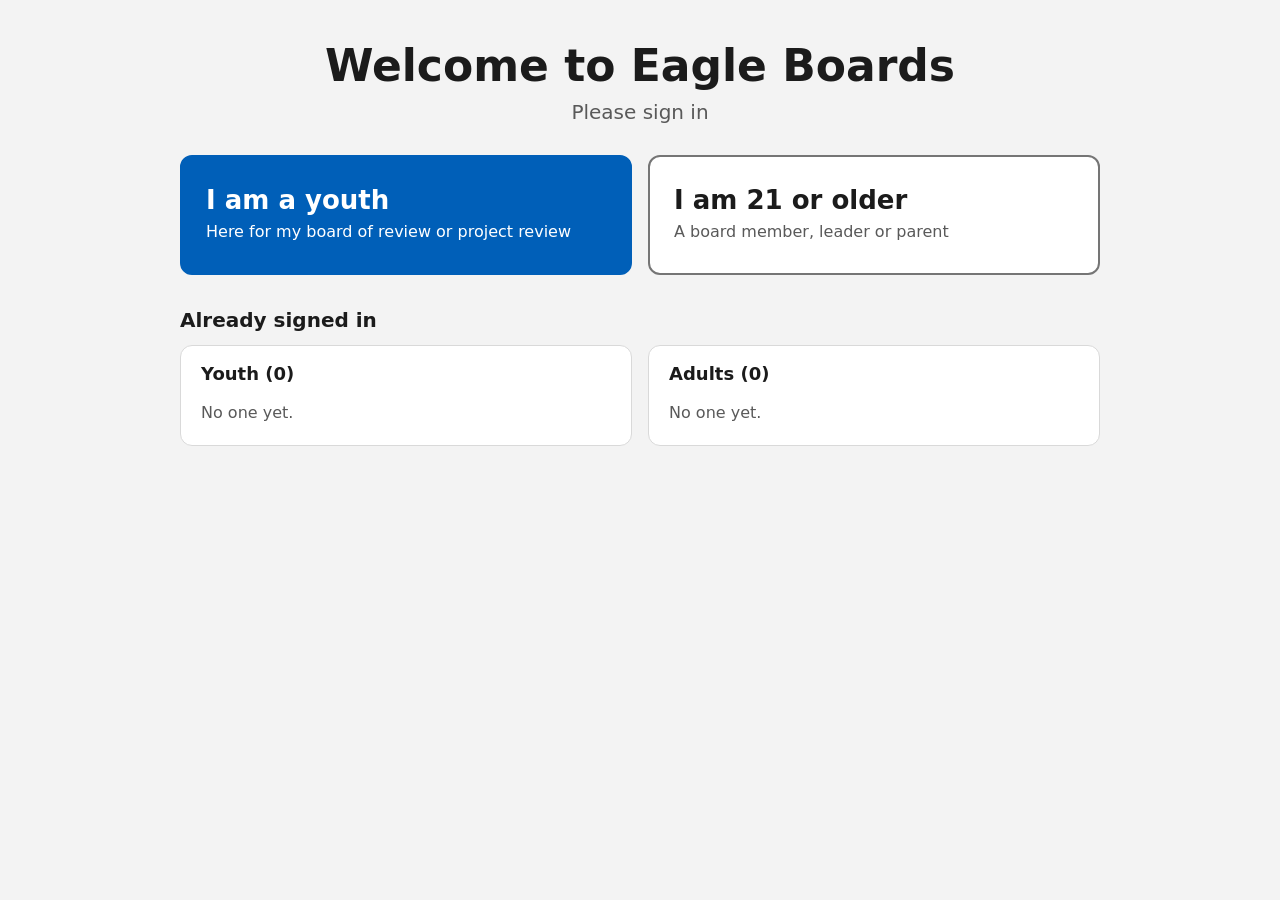
==== commit f7bceac8: "Check-in pages: fit a laptop, Sign in pinned, no self-updating lists Takes eagleboards-shared/checki" ====
--- a/src/main/resources/shkc/core/WEBROOT/index.html
+++ b/src/main/resources/shkc/core/WEBROOT/index.html
@@ -29,10 +29,7 @@
             </a>
          </nav>
 
-         <div class="list-controls">
-            <h2>Already signed in</h2>
-            <button type="button" id="pauseLists">Pause updates</button>
-         </div>
+         <h2 class="lists-heading">Already signed in</h2>
          <div class="lists">
             <section class="card" aria-labelledby="youthHeading">
                <div class="card-head">
--- a/src/main/resources/shkc/core/WEBROOT/checkin.css
+++ b/src/main/resources/shkc/core/WEBROOT/checkin.css
@@ -14,6 +14,13 @@
                          heights on text, so zoom and text spacing reflow
      2.4.7  focus        a 3px ring on every control, never removed
      2.5.8  targets      every control at least 44px tall
+     2.4.11 focus        the pinned Sign in bar never hides the field in
+                         focus (scroll-padding-bottom)
+
+   Built for a shared laptop, too: on a laptop-sized window the whole form
+   fits without scrolling (the fields spread into columns on a wide screen),
+   and Sign in / Cancel stay pinned to the bottom of the window whatever the
+   screen, so nobody has to scroll with a trackpad to find them.
 
    The system's accent color is deliberately not used: a tablet whose owner
    chose yellow would put yellow text on white. The colors are fixed and
@@ -71,7 +78,7 @@
 
 *, *::before, *::after { box-sizing: border-box; }
 
-html { font-size: 100%; }
+html { font-size: 100%; scroll-padding-bottom: 7rem; }
 
 body {
    margin: 0;
@@ -110,7 +117,22 @@
    padding: 2rem 1.25rem 3rem;
 }
 
-.form-page { max-width: 40rem; }
+/* A form uses the width a laptop has: one column on a phone, two or three
+   on a wider screen, so the whole form fits without scrolling. */
+.form-page { max-width: 78rem; padding-top: 1.25rem; padding-bottom: 0; }
+.form-page h1 { margin-top: 0; font-size: clamp(1.625rem, 3.5vw, 2rem); }
+.form-page .lead { margin-bottom: 1rem; font-size: 1rem; }
+
+.form-columns { display: grid; grid-template-columns: 1fr; gap: 1rem; }
+.form-columns > fieldset { margin: 0; }
+@media (min-width: 52rem) {
+   .form-columns { grid-template-columns: 3fr 2fr; }
+   .form-columns.three > :last-child { grid-column: 1 / -1; }
+}
+@media (min-width: 60rem) {
+   .form-columns.three { grid-template-columns: 5fr 3fr 3fr; }
+   .form-columns.three > :last-child { grid-column: auto; }
+}
 
 h1 {
    margin: 0.5rem 0 0.25rem;
@@ -127,7 +149,7 @@
    color: var(--text-2);
 }
 
-.hint { margin: 0.25rem 0 0; font-size: 0.9375rem; color: var(--text-2); }
+.hint { margin: 0.25rem 0 0; font-size: 0.875rem; color: var(--text-2); }
 
 /* ---------------------------------------------------------- welcome page */
 .choices {
@@ -194,21 +216,14 @@
 td.time { color: var(--text-2); white-space: nowrap; }
 .empty { margin: 0.5rem 0 0; color: var(--text-2); }
 
-.list-controls {
-   display: flex;
-   flex-wrap: wrap;
-   align-items: center;
-   justify-content: space-between;
-   gap: 0.75rem;
-   margin: 1.5rem 0 0.75rem;
-}
+.lists-heading { margin: 1.5rem 0 0.75rem; }
 
 /* ------------------------------------------------------------------ forms */
 form { margin: 0; }
 
 fieldset {
-   margin: 0 0 1.25rem;
-   padding: 1rem 1.25rem 1.25rem;
+   margin: 0 0 1rem;
+   padding: 0.75rem 1.25rem 1rem;
    background: var(--surface);
    border: 1px solid var(--divider);
    border-radius: 0.75rem;
@@ -228,7 +243,7 @@
 }
 fieldset.nested > legend { padding: 0; font-size: 1rem; font-weight: 600; }
 
-.field { margin: 0 0 1rem; }
+.field { margin: 0 0 0.75rem; }
 .field:last-child { margin-bottom: 0; }
 .field > label, .field-label {
    display: block;
@@ -283,7 +298,7 @@
 .check input { flex: 0 0 auto; width: 1.375rem; height: 1.375rem; margin: 0.125rem 0 0; }
 
 .choice-list {
-   max-height: 18rem;
+   max-height: 8.5rem;
    overflow-y: auto;
    margin-top: 0.5rem;
    padding: 0 0.75rem;
@@ -319,6 +334,25 @@
 
 .actions { display: flex; flex-wrap: wrap; gap: 0.75rem; margin: 1.5rem 0 0; }
 
+/* Sign in and Cancel, pinned to the bottom of the window, with the
+   "Signing you in..." and failure messages right beside them. */
+.action-bar {
+   position: sticky;
+   bottom: 0;
+   z-index: 2;
+   display: flex;
+   flex-wrap: wrap;
+   align-items: center;
+   gap: 0.75rem 1.5rem;
+   margin-top: 1rem;
+   padding: 0.75rem 0 1rem;
+   background: var(--bg);
+   border-top: 1px solid var(--divider);
+}
+.action-bar .actions { margin: 0; }
+.action-bar .status { margin: 0; flex: 1 1 18rem; }
+.action-bar .status:empty { flex-basis: 0; }
+
 /* --------------------------------------------------- messages (4.1.3) */
 /* Live regions stay in the page when empty (only collapsed), so a screen
    reader is already listening when a message arrives. */
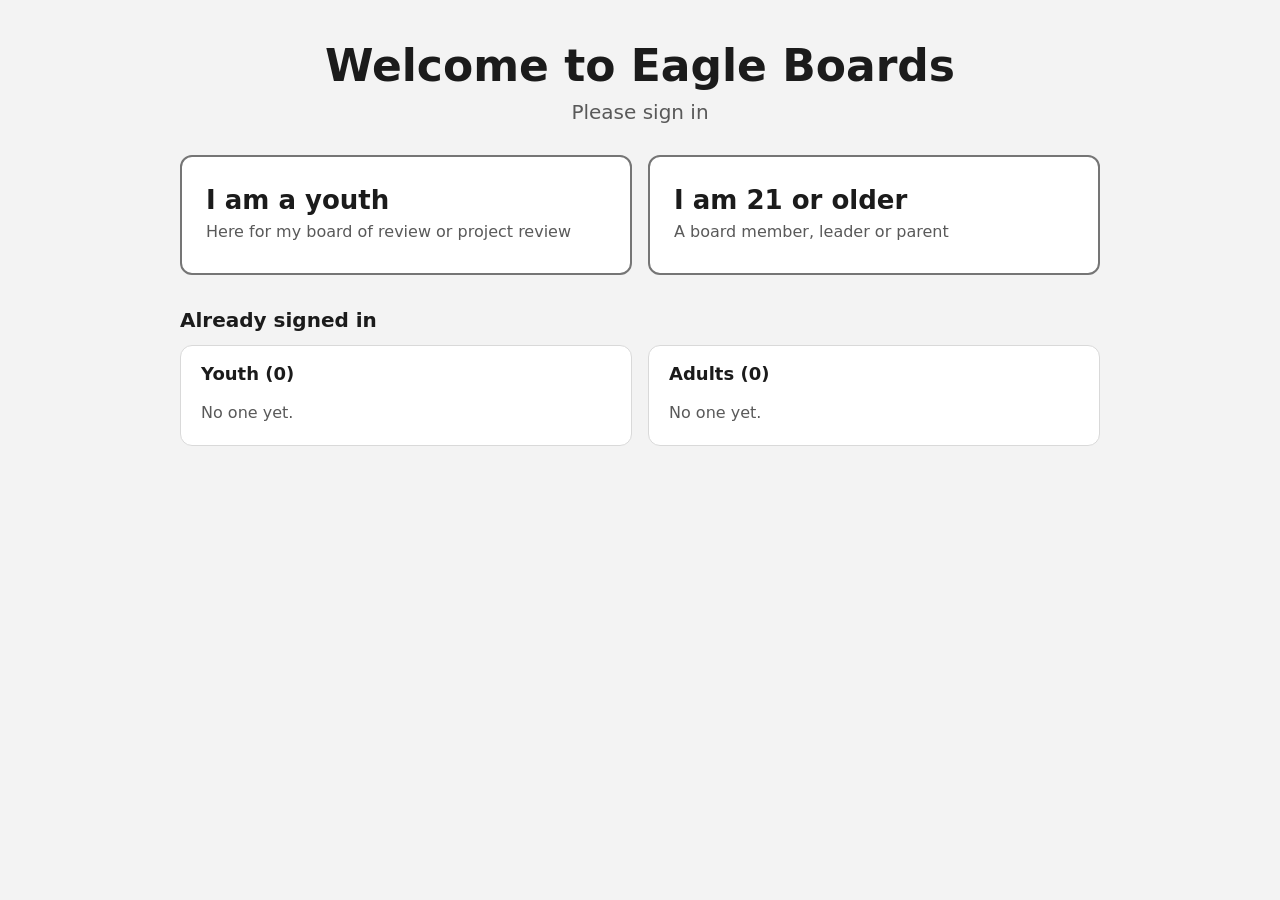
==== commit 38a66826: "Serve the check-in pages from the 2026-09-30 event's fixes eagleboards-shared@9a8765b (eagleboards-s" ====
--- a/src/main/resources/shkc/core/WEBROOT/index.html
+++ b/src/main/resources/shkc/core/WEBROOT/index.html
@@ -17,9 +17,11 @@
          <p class="lead">Please sign in</p>
 
          <!-- Links, not buttons: each goes to another page. Tapping "I am 21
-              or older" is how an adult attests their age. -->
+              or older" is how an adult attests their age. The two are drawn
+              alike: a filled one looked already chosen, and the other as if
+              it wouldn't select. -->
          <nav class="choices" aria-label="Sign in as">
-            <a class="choice primary" href="/youth_register">
+            <a class="choice" href="/youth_register">
                <span class="choice-title">I am a youth</span>
                <span class="choice-detail">Here for my board of review or project review</span>
             </a>
--- a/src/main/resources/shkc/core/WEBROOT/checkin.css
+++ b/src/main/resources/shkc/core/WEBROOT/checkin.css
@@ -46,8 +46,6 @@
    --focus: #005fb8;
    --error-fg: #a4221c;
    --error-bg: #fdecea;
-   --ok-fg: #0d5c19;
-   --ok-bg: #e3f5e1;
    --disabled-fg: #6b6b6b;
    --disabled-bg: #ebebeb;
    --backdrop: rgba(0, 0, 0, 0.45);
@@ -68,8 +66,6 @@
       --focus: #7fd4ff;
       --error-fg: #ffb4ab;
       --error-bg: #3f2422;
-      --ok-fg: #a6e3aa;
-      --ok-bg: #1c3520;
       --disabled-fg: #a3a3a3;
       --disabled-bg: #333333;
       --backdrop: rgba(0, 0, 0, 0.65);
@@ -159,7 +155,8 @@
    margin: 0 0 2rem;
 }
 
-/* The two ways in are links (they go to another page), drawn as big tiles. */
+/* The two ways in are links (they go to another page), drawn as big tiles,
+   both alike: when one was filled, people took it for already chosen. */
 .choice {
    display: flex;
    flex-direction: column;
@@ -176,9 +173,6 @@
 .choice-title { font-size: 1.625rem; font-weight: 700; line-height: 1.2; }
 .choice-detail { font-size: 1rem; color: var(--text-2); }
 .choice:hover { background: var(--surface-alt); }
-.choice.primary { background: var(--accent); border-color: var(--accent); color: var(--accent-text); }
-.choice.primary .choice-detail { color: var(--accent-text); }
-.choice.primary:hover { background: var(--accent); text-decoration: underline; }
 
 .lists {
    display: grid;
@@ -242,6 +236,8 @@
    border-radius: 0;
 }
 fieldset.nested > legend { padding: 0; font-size: 1rem; font-weight: 600; }
+fieldset.radios { margin: 0 0 0.75rem; }
+fieldset.radios .check { padding: 0.375rem 0; }
 
 .field { margin: 0 0 0.75rem; }
 .field:last-child { margin-bottom: 0; }
@@ -296,6 +292,8 @@
    cursor: pointer;
 }
 .check input { flex: 0 0 auto; width: 1.375rem; height: 1.375rem; margin: 0.125rem 0 0; }
+.check input[type=radio] { width: 1.5rem; height: 1.5rem; margin: 0; }
+.check:has(input[type=radio]) { align-items: center; }
 
 .choice-list {
    max-height: 8.5rem;
@@ -364,22 +362,11 @@
    background: var(--surface);
 }
 .status.error { color: var(--error-fg); background: var(--error-bg); border-color: var(--error-fg); font-weight: 600; }
-.status.ok { color: var(--ok-fg); background: var(--ok-bg); border-color: var(--ok-fg); }
 .status:empty { margin: 0; padding: 0; border: 0; }
 .status ul { margin: 0.5rem 0 0; padding-left: 1.25rem; }
 .status p { margin: 0; }
 .status a { color: inherit; }
 
-.done {
-   padding: 1.5rem;
-   background: var(--ok-bg);
-   color: var(--ok-fg);
-   border: 1px solid var(--ok-fg);
-   border-radius: 0.75rem;
-}
-.done h2 { font-size: 1.5rem; }
-.done p { margin: 0.5rem 0 0; }
-
 /* ------------------------------------------------------------------ dialog */
 dialog {
    max-width: min(30rem, calc(100vw - 2rem));
@@ -395,8 +382,8 @@
 
 /* ------------------------------------------- Windows High Contrast (forced) */
 @media (forced-colors: active) {
-   .choice, .card, fieldset, button, .button, dialog, .status, .done { border: 1px solid CanvasText; }
-   .choice.primary, button.primary, .button.primary { border: 3px solid Highlight; }
+   .choice, .card, fieldset, button, .button, dialog, .status { border: 1px solid CanvasText; }
+   button.primary, .button.primary { border: 3px solid Highlight; }
    :focus-visible { outline-color: Highlight; }
 }
 
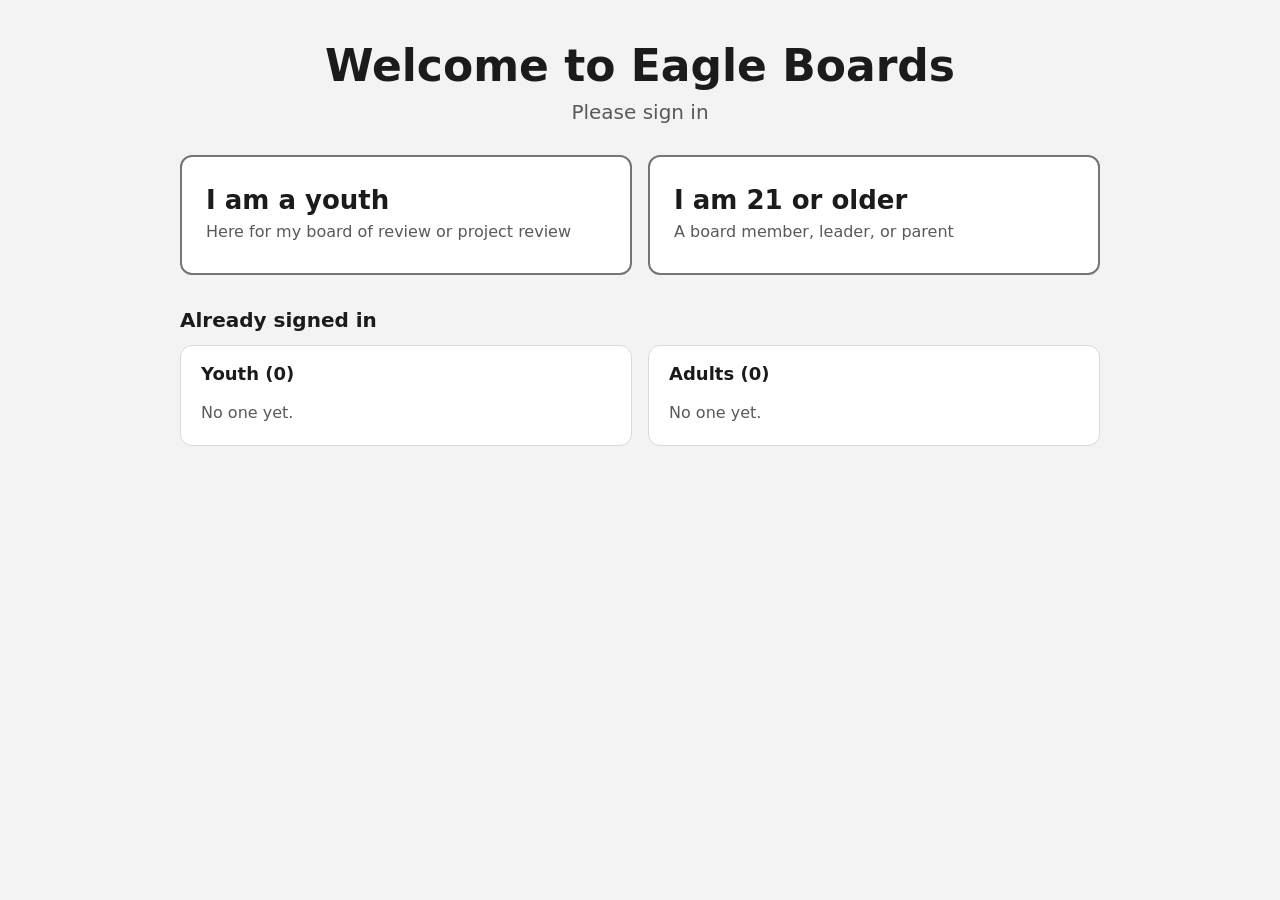
==== commit 8dedc01a: "Pin the check-in pages to eagleboards-shared@7316c1f Three labels on the check-in pages gained an Ox" ====
--- a/src/main/resources/shkc/core/WEBROOT/index.html
+++ b/src/main/resources/shkc/core/WEBROOT/index.html
@@ -27,7 +27,7 @@
             </a>
             <a class="choice" href="/adult_register">
                <span class="choice-title">I am 21 or older</span>
-               <span class="choice-detail">A board member, leader or parent</span>
+               <span class="choice-detail">A board member, leader, or parent</span>
             </a>
          </nav>
 
--- a/src/main/resources/shkc/core/WEBROOT/checkin.css
+++ b/src/main/resources/shkc/core/WEBROOT/checkin.css
@@ -1,5 +1,5 @@
 /* ========================================================================
-   checkin.css -- the check-in pages the tablets at the door load, shared by
+   checkin.css: the check-in pages the tablets at the door load, shared by
    every version of Eagle Boards (see README.md in this folder).
 
    Built to WCAG 2.2 AA. Every text and control color below is a pair that
